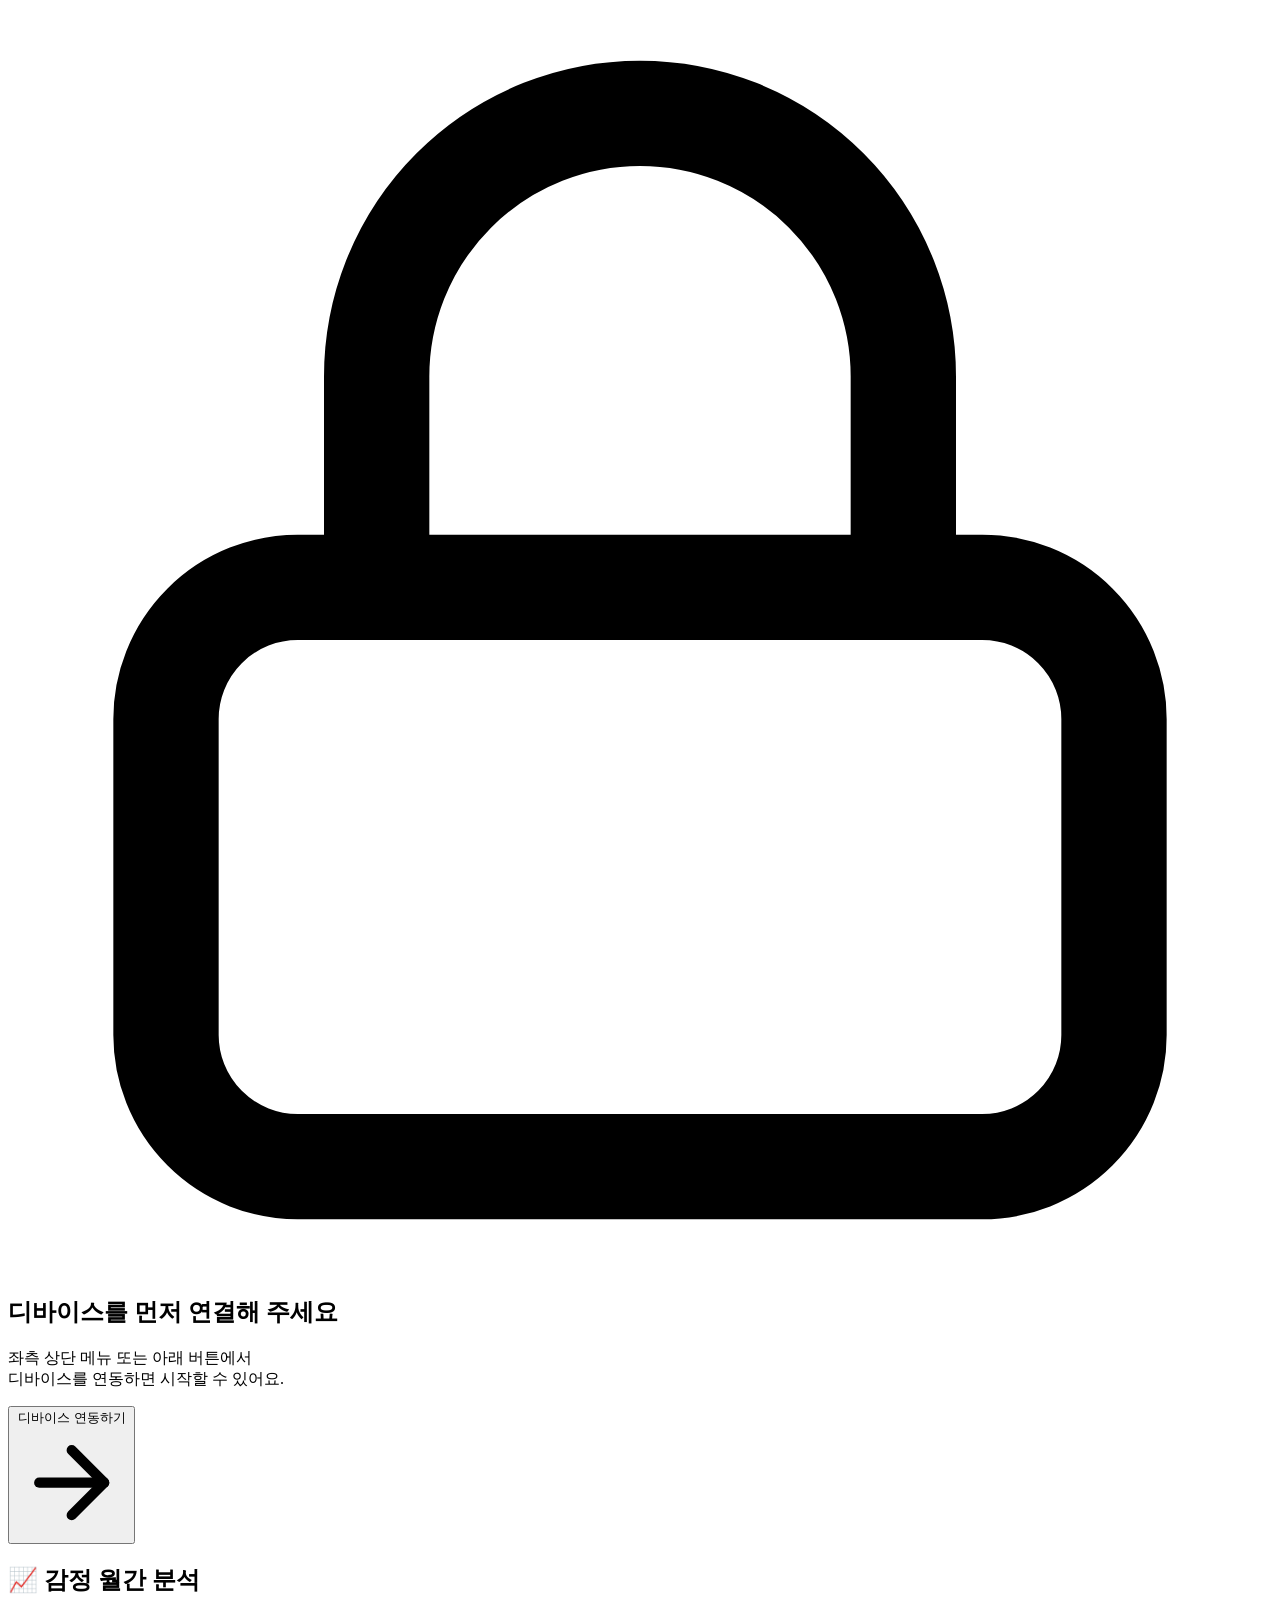
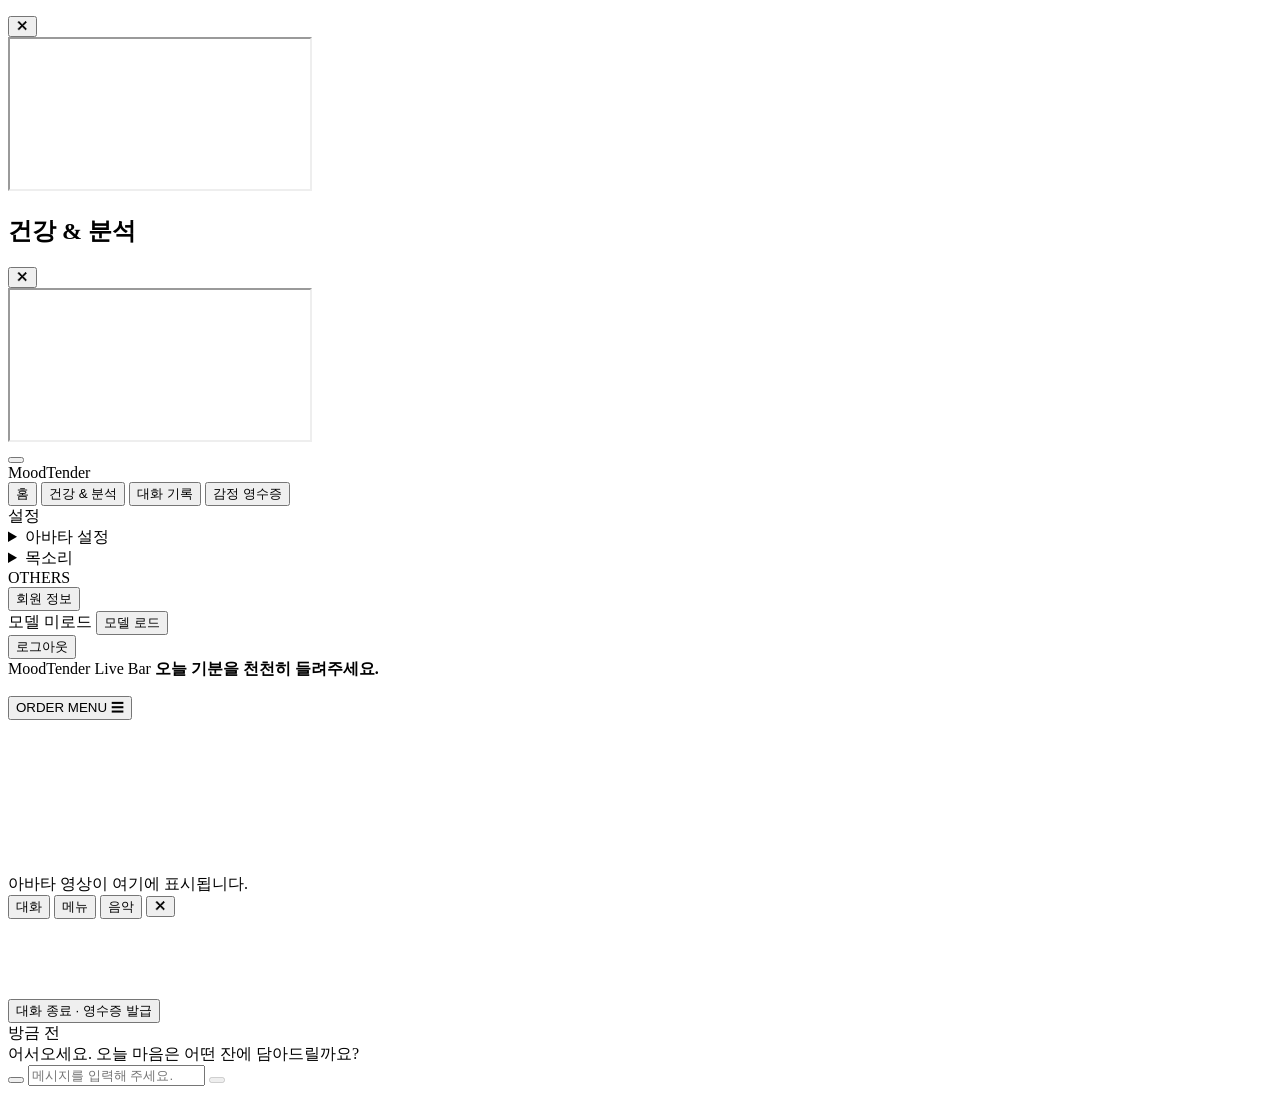
==== frontend/index.html @ 13e3d8e8 "프론트앤드 수정" ====
﻿<!DOCTYPE html>
<html lang="ko">
<head>
  <meta charset="UTF-8" />
  <meta name="viewport" content="width=device-width, initial-scale=1.0" />
  <title>MoodTender</title>
  <link rel="stylesheet" href="/css/base.css" />
  <link rel="stylesheet" href="/css/sidebar.css" />
  <link rel="stylesheet" href="/css/modals.css" />
  <link rel="stylesheet" href="/css/stage.css" />
  <link rel="stylesheet" href="/css/panel.css" />
  <link rel="stylesheet" href="/css/menu.css" />
  <link rel="stylesheet" href="/css/music.css" />
  <link rel="stylesheet" href="/css/monthly.css" />
</head>
<body>
  
  <div id="pairing-overlay" class="pairing-overlay" style="z-index: 50;">

    <div id="locked-state" class="pairing-card">
      <div class="pairing-icon-circle">
        <svg viewBox="0 0 24 24" fill="none" stroke="currentColor" stroke-width="2" stroke-linecap="round" stroke-linejoin="round">
          <rect x="3" y="11" width="18" height="11" rx="2.5"></rect>
          <path d="M7 11V7a5 5 0 0 1 10 0v4"></path>
        </svg>
      </div>
      <h2>디바이스를 먼저 연결해 주세요</h2>
      <p>좌측 상단 메뉴 또는 아래 버튼에서<br>디바이스를 연동하면 시작할 수 있어요.</p>
      <button class="pairing-btn" type="button" onclick="startPairing()">
        <span>디바이스 연동하기</span>
        <svg class="pairing-btn-arrow" viewBox="0 0 24 24" fill="none" stroke="currentColor" stroke-width="2.2" stroke-linecap="round" stroke-linejoin="round">
          <line x1="5" y1="12" x2="19" y2="12"></line>
          <polyline points="12 5 19 12 12 19"></polyline>
        </svg>
      </button>
    </div>

    <div id="pin-state" class="pairing-card" style="display: none;">
      <div class="pairing-icon-circle">
        <svg viewBox="0 0 24 24" fill="none" stroke="currentColor" stroke-width="2" stroke-linecap="round" stroke-linejoin="round">
          <rect x="5" y="2" width="14" height="20" rx="2.5"></rect>
          <line x1="12" y1="18" x2="12.01" y2="18"></line>
        </svg>
      </div>
      <h2>모바일 기기와 연결 대기 중</h2>
      <p>모바일 앱에 동일한 계정으로 로그인 후<br>아래 핀 번호를 입력하세요.</p>
      <div id="pin-display" class="pin-display">------</div>
    </div>
  </div>

  <div id="history-modal" class="history-modal" style="display: none;">
    <div class="history-modal-panel">
      <div class="history-modal-header">
        <h2>📜 지난 대화 기록</h2>
        <button onclick="closeHistoryModal()" aria-label="닫기">✕</button>
      </div>
      <div id="history-content" class="history-modal-body">
        <div class="history-empty">데이터를 불러오는 중입니다...</div>
      </div>
    </div>
  </div>

  <div id="receipt-modal" class="receipt-modal" style="display:none;">
    <div class="receipt-modal-panel">
      <div class="receipt-modal-header">
        <h2>🧾 감정 영수증</h2>
        <button onclick="closeReceiptModal()" aria-label="닫기">✕</button>
      </div>
      <div class="receipt-modal-body">
        <div class="receipt-left">
          <div class="receipt-calendar-nav">
            <button class="receipt-nav-btn" onclick="changeReceiptMonth(-1)">&#8592;</button>
            <span id="receipt-month-label"></span>
            <button class="receipt-nav-btn" onclick="changeReceiptMonth(1)">&#8594;</button>
          </div>
          <div class="receipt-calendar-grid">
            <div class="receipt-cal-weekdays">
              <span>일</span><span>월</span><span>화</span><span>수</span><span>목</span><span>금</span><span>토</span>
            </div>
            <div id="receipt-cal-days" class="receipt-cal-days"></div>
          </div>
          <div class="receipt-month-summary" id="receipt-month-summary"></div>
        </div>
        <div class="receipt-right" id="receipt-right">
          <div class="receipt-empty-state" id="receipt-empty-state">
            <span>날짜를 선택하면<br>감정 영수증을 볼 수 있어요.</span>
          </div>
          <div class="receipt-no-data" id="receipt-no-data" style="display:none;">
            <div class="rnd-card">
              <span class="rnd-icon">🍹</span>
              <p class="rnd-title">이 날의 영수증이 없어요</p>
              <p class="rnd-desc">AI 바텐더와 대화 후<br>감정 영수증이 발급돼요.</p>
              <p class="rnd-date" id="rnd-date"></p>
            </div>
          </div>
          <div class="receipt-detail" id="receipt-detail" style="display:none;">
            <div class="rc-nav" id="rc-nav" style="display:none;">
              <button class="rc-nav-btn" onclick="navigateReceipt(-1)">‹</button>
              <span class="rc-nav-label" id="rc-nav-label">1 / 1</span>
              <button class="rc-nav-btn" onclick="navigateReceipt(1)">›</button>
            </div>
            <div class="rc-paper">
              <div class="rc-top-perf"></div>
              <div class="rc-brand">MOODTENDER</div>
              <div class="rc-title-row">
                <div class="rc-title" id="rc-title">감정 영수증</div>
                <span class="rc-cocktail-badge" id="rc-cocktail-badge">
                  <svg class="rc-cocktail-svg" viewBox="0 0 24 24" xmlns="http://www.w3.org/2000/svg">
                    <polygon points="2,2 22,2 12,15" fill="currentColor"/>
                    <line x1="12" y1="15" x2="12" y2="21" stroke="currentColor" stroke-width="2" stroke-linecap="round"/>
                    <line x1="7" y1="22" x2="17" y2="22" stroke="currentColor" stroke-width="2" stroke-linecap="round"/>
                    <circle cx="18" cy="4.5" r="2" fill="currentColor" opacity="0.6"/>
                  </svg>
                </span>
              </div>
              <div class="rc-date" id="receipt-card-date"></div>
              <div class="rc-line"></div>
              <div class="rc-section-label" id="rc-section-label">오늘의 감정</div>
              <div class="rc-field">
                <span id="rc-label-emotion">감정</span>
                <div class="rc-emotion-value">
                  <div class="rc-emotion-main-row">
                    <span class="rc-emotion-dot" id="rc-emotion-dot"></span>
                    <span id="rc-emotion">-</span>
                  </div>
                  <span class="rc-sub-emotion" id="rc-emotion-sub" style="display:none;"></span>
                </div>
              </div>
              <div class="rc-field"><span id="rc-label-weather">날씨</span><span id="rc-weather">-</span></div>
              <div class="rc-field"><span id="rc-label-cocktail">추천 칵테일</span><span id="rc-cocktail">-</span></div>
              <div class="rc-line rc-line--dashed"></div>
              <div class="rc-summary" id="rc-summary"></div>
              <div class="rc-line rc-line--dashed"></div>
              <div class="rc-footer">✦ THANK YOU ✦</div>
              <div class="rc-bottom-perf"></div>
            </div>
          </div>
        </div>
      </div>
    </div>
  </div>

  <div id="monthly-modal" class="monthly-modal" aria-hidden="true" role="dialog" aria-modal="true" aria-label="감정 월간 분석">
    <div class="monthly-modal-panel">
      <div class="monthly-modal-header">
        <h2>📈 감정 월간 분석</h2>
        <button type="button" onclick="closeMonthlyModal()" aria-label="닫기">✕</button>
      </div>
      <iframe id="monthly-frame" title="감정 월간 분석" data-src="/monthly.html"></iframe>
    </div>
  </div>

  <div id="dashboard-modal" class="dashboard-modal" aria-hidden="true">
    <div class="dashboard-modal-panel" role="dialog" aria-modal="true" aria-label="건강 분석 대시보드">
      <div class="dashboard-modal-header">
        <h2>건강 & 분석</h2>
        <button type="button" onclick="closeDashboardModal()" aria-label="닫기">✕</button>
      </div>
      <iframe id="dashboard-frame" title="MoodTender Health Dashboard" data-src="/dashboard"></iframe>
    </div>
  </div>

  <header></header>

  <main>
    <button class="sidebar-toggle" id="sidebar-toggle" type="button" onclick="toggleSidebar()" aria-label="설정 열기">
      <span class="hamburger-icon"></span>
    </button>
    <div class="sidebar-overlay" id="sidebar-overlay" onclick="closeSidebar()"></div>
    <aside class="sidebar" id="sidebar">
      <div class="sidebar-header">
        <div class="sidebar-brand" aria-label="MoodTender">
          <span class="brand-mark"></span>
          <span>MoodTender</span>
        </div>
      </div>

      <nav class="sidebar-nav" aria-label="설정 메뉴">
        <button class="nav-link active" type="button" onclick="closeSidebar()">
          <span class="nav-icon icon-home" aria-hidden="true"></span>
          <span>홈</span>
        </button>

        <button class="nav-link" type="button" onclick="openDashboardModal()">
          <span class="nav-icon icon-health" aria-hidden="true"></span>
          <span>건강 & 분석</span>
        </button>

        <button class="nav-link" type="button" onclick="openHistoryModal()">
          <span class="nav-icon icon-history" aria-hidden="true"></span>
          <span>대화 기록</span>
        </button>

        <button class="nav-link" type="button" onclick="openReceiptModal()">
          <span class="nav-icon icon-receipt" aria-hidden="true"></span>
          <span>감정 영수증</span>
        </button>

        <div class="nav-section-label">설정</div>

        <details class="nav-group">
          <summary class="nav-link">
            <span class="nav-icon icon-avatar" aria-hidden="true"></span>
            <span>아바타 설정</span>
          </summary>
          <div class="nav-controls">
            <p id="avatar-status" class="status-text"></p>
            <label class="field-label" for="avatar-select">영상 선택</label>
            <select id="avatar-select"></select>
          </div>
        </details>

        <details class="nav-group">
          <summary class="nav-link">
            <span class="nav-icon icon-voice" aria-hidden="true"></span>
            <span>목소리</span>
          </summary>
          <div class="nav-controls">
            <label class="field-label" for="voice-select">응답 음성</label>
            <select id="voice-select"></select>
            <label class="field-label" for="speed-select">말하기 속도</label>
            <select id="speed-select">
              <option value="0.8">0.8배속 (느리게)</option>
              <option value="1.0" selected>1.0배속 (기본)</option>
              <option value="1.2">1.2배속 (빠르게)</option>
            </select>
          </div>
        </details>

        <div class="nav-section-label">OTHERS</div>

        <button class="nav-link" type="button" onclick="startPairing()">
          <span class="nav-icon icon-member" aria-hidden="true"></span>
          <span>회원 정보</span>
        </button>
      </nav>

      <div class="sidebar-footer">
        <span id="username-badge" class="username-badge"></span>
        <div class="model-bar">
          <span id="model-status-text">모델 미로드</span>
          <button id="load-model-btn" type="button" onclick="loadModel()">모델 로드</button>
        </div>
        <button id="logout-btn" type="button" onclick="logout()">로그아웃</button>
      </div>
    </aside>

    <section class="chat-stage">
      <div class="ambient ambient-one"></div>
      <div class="ambient ambient-two"></div>

      <div class="chat-layout">
        <div class="avatar-panel">
          <div class="stage-top">
            <div class="stage-title">
              <span class="stage-kicker">MoodTender Live Bar</span>
              <strong>오늘 기분을 천천히 들려주세요.</strong>
            </div>
            <p id="gen-status" class="status-text"></p>
            <button class="order-menu-btn" id="order-menu-btn" onclick="toggleOrderPanel()">
              ORDER MENU <span class="omenu-icon">&#9776;</span>
            </button>
          </div>

          <div class="avatar-output" aria-label="아바타 영상 출력">
            <video id="video-output"></video>
            <video id="loading-video" src="/assets/loading_start.mp4" muted loop playsinline></video>
            <div id="video-placeholder">
              <span>아바타 영상이 여기에 표시됩니다.</span>
            </div>
          </div>
        </div>

        <div class="chat-panel">
          <div class="panel-tabs">
            <button class="panel-tab active" onclick="switchPanelTab(this, 'chat')">대화</button>
            <button class="panel-tab" onclick="switchPanelTab(this, 'menu')">메뉴</button>
            <button class="panel-tab" onclick="switchPanelTab(this, 'music')">음악</button>
            <button class="panel-close-btn" onclick="closeOrderPanel()" aria-label="닫기">✕</button>
          </div>

          <div id="tab-chat" class="tab-content">

            <div class="end-chat-bar" style="margin-top: 80px;">
              <button class="end-chat-btn" onclick="endConversation()">대화 종료 · 영수증 발급</button>
            </div>
            <div id="chat-log" class="chat-log" aria-live="polite">
              <div class="chat-spacer"></div>
              <div class="message-row assistant">
                <div class="message-time">방금 전</div>
                <div class="message-bubble">어서오세요. 오늘 마음은 어떤 잔에 담아드릴까요?</div>
              </div>
            </div>
            <form class="chat-composer" onsubmit="event.preventDefault(); generateChat();">
              <button id="mic-btn" class="composer-icon-btn" type="button" title="음성 입력" aria-label="음성 입력">
                <span class="icon-mic"></span>
              </button>
              <input id="text-input" type="text" autocomplete="off" placeholder="메시지를 입력해 주세요." />
              <button id="generate-btn" class="send-btn" type="submit" disabled aria-label="메시지 전송">
                <span class="send-arrow"></span>
              </button>
            </form>
          </div>

          <div id="tab-menu" class="tab-content" style="display:none;">
            <div class="order-menu-panel">
              <div class="menu-list">
                <div class="menu-item" onclick="selectCocktail(this)" data-cocktail="주황 칵테일" data-emotion="기쁨">
                  <span class="menu-item-icon"><img src="/assets/orange.jpeg" alt="주황 칵테일"/></span>
                  <div class="menu-item-info">
                    <div class="menu-item-name">주황 칵테일</div>
                    <div class="menu-item-sub">기분이 들뜨는 날에</div>
                  </div>
                </div>
                <div class="menu-item" onclick="selectCocktail(this)" data-cocktail="파랑 칵테일" data-emotion="우울">
                  <span class="menu-item-icon"><img src="/assets/blue.jpeg" alt="파랑 칵테일"/></span>
                  <div class="menu-item-info">
                    <div class="menu-item-name">파랑 칵테일</div>
                    <div class="menu-item-sub">마음이 가라앉는 날에</div>
                  </div>
                </div>
                <div class="menu-item" onclick="selectCocktail(this)" data-cocktail="보라 칵테일" data-emotion="불안">
                  <span class="menu-item-icon"><img src="/assets/purple.jpeg" alt="보라 칵테일"/></span>
                  <div class="menu-item-info">
                    <div class="menu-item-name">보라 칵테일</div>
                    <div class="menu-item-sub">긴장이 풀리지 않을 때</div>
                  </div>
                </div>
                <div class="menu-item" onclick="selectCocktail(this)" data-cocktail="빨강 칵테일" data-emotion="분노">
                  <span class="menu-item-icon"><img src="/assets/red.jpeg" alt="빨강 칵테일"/></span>
                  <div class="menu-item-info">
                    <div class="menu-item-name">빨강 칵테일</div>
                    <div class="menu-item-sub">열이 확 올라오는 순간</div>
                  </div>
                </div>
                <div class="menu-item" onclick="selectCocktail(this)" data-cocktail="노랑 칵테일" data-emotion="지침">
                  <span class="menu-item-icon"><img src="/assets/yellow.jpeg" alt="노랑 칵테일"/></span>
                  <div class="menu-item-info">
                    <div class="menu-item-name">노랑 칵테일</div>
                    <div class="menu-item-sub">몸도 마음도 지쳤을 때</div>
                  </div>
                </div>
                <div class="menu-item" onclick="selectCocktail(this)" data-cocktail="검정 칵테일" data-emotion="외로움">
                  <span class="menu-item-icon"><img src="/assets/black.jpeg" alt="검정 칵테일"/></span>
                  <div class="menu-item-info">
                    <div class="menu-item-name">검정 칵테일</div>
                    <div class="menu-item-sub">혼자인 밤이 길게 느껴질 때</div>
                  </div>
                </div>
                <div class="menu-item" onclick="selectCocktail(this)" data-cocktail="초록 칵테일" data-emotion="평온">
                  <span class="menu-item-icon"><img src="/assets/green.jpeg" alt="초록 칵테일"/></span>
                  <div class="menu-item-info">
                    <div class="menu-item-name">초록 칵테일</div>
                    <div class="menu-item-sub">고요한 여유가 필요할 때</div>
                  </div>
                </div>
              </div>
            </div>
          </div>

          <div id="tab-music" class="tab-content" style="display:none;">
            <div class="music-panel">
              <div class="music-panel-title">Music Selection</div>
              <p class="music-panel-guide">오늘의 마음에 어울리는 음악을 골라보세요.</p>
              <div class="music-list">
                <button class="music-item" type="button" onclick="selectMusic(this)"
                  data-title="Amber After Hours" data-meta="Jazz · Warm · 4:01"
                  data-src="/assets/music/Amber%20After%20Hours.mp3"
                  data-message="은은한 호박빛처럼 따뜻한 곡을 고르셨군요.\n오늘의 여운을 천천히 음미해 볼까요?">
                  <span class="music-note" aria-hidden="true">♪</span>
                  <span class="music-item-info">
                    <strong>Amber After Hours</strong>
                    <small>Jazz · Warm · 4:01</small>
                    <span class="music-item-desc">따뜻한 불빛 아래 느긋하게 쉬고 싶을 때</span>
                  </span>
                  <span class="music-select-label">선택</span>
                </button>
                <button class="music-item" type="button" onclick="selectMusic(this)"
                  data-title="Midnight Walnut" data-meta="Jazz · Deep · 4:03"
                  data-src="/assets/music/Midnight%20Walnut.mp3"
                  data-message="깊은 밤의 나무 향을 닮은 곡을 고르셨군요.\n조용히 가라앉은 마음속 이야기를 들려주시겠어요?">
                  <span class="music-note" aria-hidden="true">♪</span>
                  <span class="music-item-info">
                    <strong>Midnight Walnut</strong>
                    <small>Jazz · Deep · 4:03</small>
                    <span class="music-item-desc">깊은 생각에 잠기고 싶은 고요한 밤</span>
                  </span>
                  <span class="music-select-label">선택</span>
                </button>
                <button class="music-item" type="button" onclick="selectMusic(this)"
                  data-title="Velvet Barometer" data-meta="Ambient · Calm · 2:43"
                  data-src="/assets/music/Velvet%20Barometer.mp3"
                  data-message="부드러운 벨벳처럼 감싸는 곡을 고르셨군요.\n지금 마음의 날씨는 어떤가요?">
                  <span class="music-note" aria-hidden="true">♪</span>
                  <span class="music-item-info">
                    <strong>Velvet Barometer</strong>
                    <small>Ambient · Calm · 2:43</small>
                    <span class="music-item-desc">마음을 차분히 가라앉히고 싶을 때</span>
                  </span>
                  <span class="music-select-label">선택</span>
                </button>
                <button class="music-item" type="button" onclick="selectMusic(this)"
                  data-title="Velvet Barometer (remix)" data-meta="Remix · Moody · 2:41"
                  data-src="/assets/music/Velvet%20Barometer%28remix%29.mp3"
                  data-message="조금 더 선명한 리듬의 벨벳 바로미터를 고르셨군요.\n멈춰 있던 기분을 가볍게 흔들어 볼까요?">
                  <span class="music-note" aria-hidden="true">♪</span>
                  <span class="music-item-info">
                    <strong>Velvet Barometer (remix)</strong>
                    <small>Remix · Moody · 2:41</small>
                    <span class="music-item-desc">기분 전환이 필요할 때, 감정을 살짝 흔들어줄 한 곡</span>
                  </span>
                  <span class="music-select-label">선택</span>
                </button>
              </div>
            </div>
          </div>
        </div>
      </div>
    </section>
  </main>

  <div class="toast-container" id="toast-container"></div>

  <script src="/js/ui.js"></script>
  <script src="/js/pairing.js"></script>
  <script src="/js/history.js"></script>
  <script src="/js/receipt.js"></script>
  <script src="/js/chat.js"></script>
  <script src="/js/app.js"></script>

  <!-- 🚀 [추가됨] 대시보드에서 보낸 '모달 닫기' 신호를 완벽히 처리하는 스크립트 -->
  <script>
    window.addEventListener("message", function(event) {
      if (event.data === "closeDashboardModal") {
        // 기존 JS 파일(ui.js 등)에 구현되어 있는 모달 닫기 함수를 호출합니다.
        if (typeof closeDashboardModal === 'function') {
          closeDashboardModal();
        } else {
          // 함수가 없을 경우를 대비하여 DOM을 직접 조작해 확실하게 닫아줍니다.
          const modal = document.getElementById("dashboard-modal");
          if (modal) {
            modal.style.display = "none";
            modal.setAttribute("aria-hidden", "true");
            // iframe 내부 페이지 초기화 (필요시)
            const frame = document.getElementById("dashboard-frame");
            if (frame) frame.src = "";
          }
        }
      }
    });
  </script>
</body>
</html>
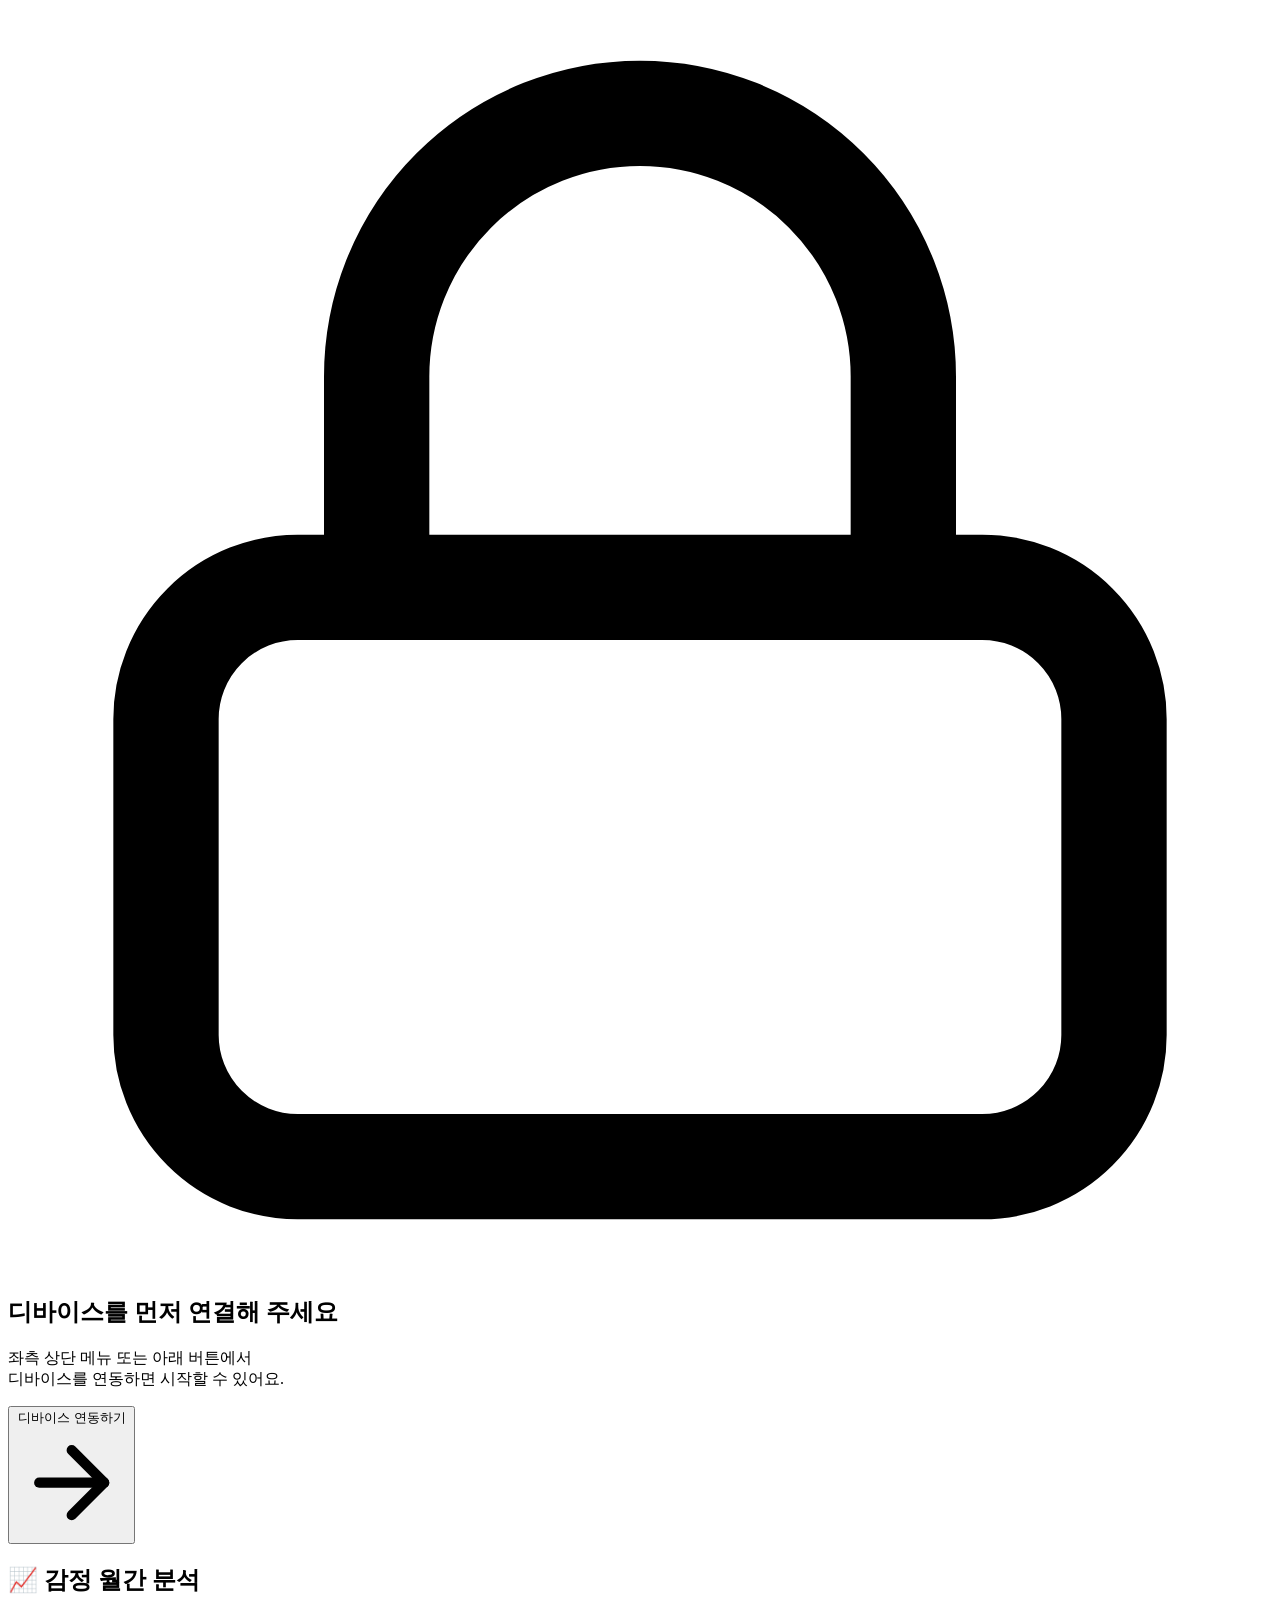
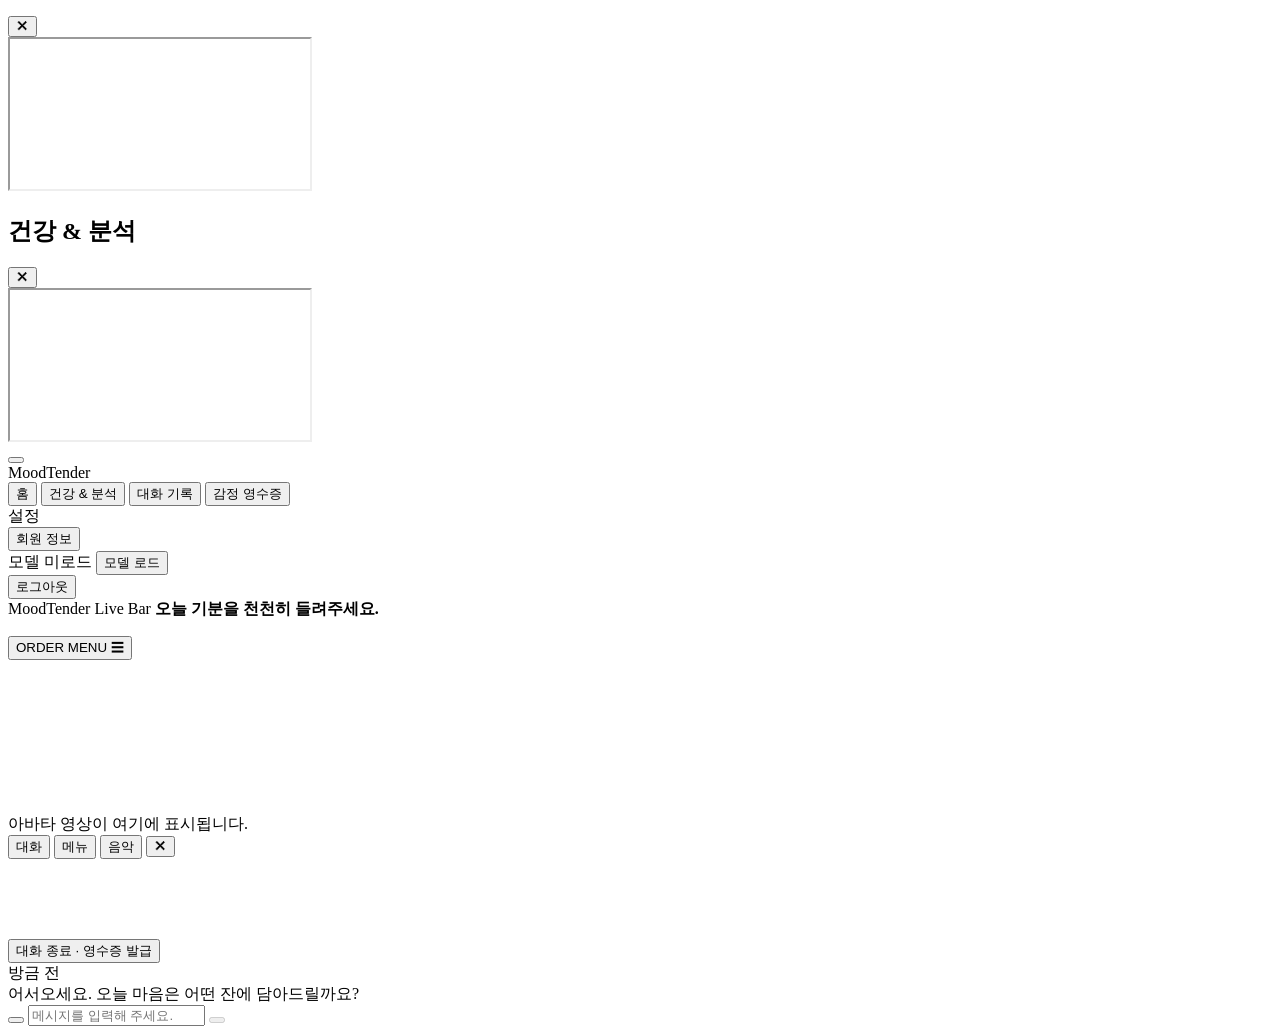
==== commit 44c3cdbe: "Feat: 감정영수증으로 AI 분석 로직 추가 및 AI 모델 영상 선택창 삭제" ====
--- a/frontend/index.html
+++ b/frontend/index.html
@@ -12,6 +12,27 @@
   <link rel="stylesheet" href="/css/menu.css" />
   <link rel="stylesheet" href="/css/music.css" />
   <link rel="stylesheet" href="/css/monthly.css" />
+  <style>
+    .review-chat-card {
+      background: rgba(20, 12, 4, 0.85);
+      border: 1px solid rgba(200, 144, 46, 0.4);
+      border-radius: 16px;
+      padding: 16px 20px;
+      max-width: 320px;
+      margin-top: 8px;
+    }
+    .review-chat-card p { font-size: 13px; color: #b3a48c; margin-bottom: 12px; line-height: 1.5; }
+    .review-chat-stars { display: flex; gap: 6px; margin-bottom: 12px; }
+    .review-chat-stars span { font-size: 24px; cursor: pointer; opacity: 0.3; transition: opacity 0.15s; }
+    .review-chat-stars span.active { opacity: 1; }
+    .review-chat-submit {
+      width: 100%; padding: 8px; background: #c8902e; color: #fff8ee;
+      border: none; border-radius: 10px; font-size: 13px; font-weight: bold;
+      cursor: pointer; transition: background 0.2s;
+    }
+    .review-chat-submit:hover { background: #a87425; }
+    .review-chat-submit:disabled { background: #2a2018; color: #5a4e3a; cursor: not-allowed; }
+  </style>
 </head>
 <body>
   
@@ -198,37 +219,6 @@
 
         <div class="nav-section-label">설정</div>
 
-        <details class="nav-group">
-          <summary class="nav-link">
-            <span class="nav-icon icon-avatar" aria-hidden="true"></span>
-            <span>아바타 설정</span>
-          </summary>
-          <div class="nav-controls">
-            <p id="avatar-status" class="status-text"></p>
-            <label class="field-label" for="avatar-select">영상 선택</label>
-            <select id="avatar-select"></select>
-          </div>
-        </details>
-
-        <details class="nav-group">
-          <summary class="nav-link">
-            <span class="nav-icon icon-voice" aria-hidden="true"></span>
-            <span>목소리</span>
-          </summary>
-          <div class="nav-controls">
-            <label class="field-label" for="voice-select">응답 음성</label>
-            <select id="voice-select"></select>
-            <label class="field-label" for="speed-select">말하기 속도</label>
-            <select id="speed-select">
-              <option value="0.8">0.8배속 (느리게)</option>
-              <option value="1.0" selected>1.0배속 (기본)</option>
-              <option value="1.2">1.2배속 (빠르게)</option>
-            </select>
-          </div>
-        </details>
-
-        <div class="nav-section-label">OTHERS</div>
-
         <button class="nav-link" type="button" onclick="startPairing()">
           <span class="nav-icon icon-member" aria-hidden="true"></span>
           <span>회원 정보</span>
@@ -264,7 +254,7 @@
 
           <div class="avatar-output" aria-label="아바타 영상 출력">
             <video id="video-output"></video>
-            <video id="loading-video" src="/assets/loading_start.mp4" muted loop playsinline></video>
+            <video id="loading-video" src="/assets/loading_start.mp4?v=3" muted loop playsinline></video>
             <div id="video-placeholder">
               <span>아바타 영상이 여기에 표시됩니다.</span>
             </div>
@@ -284,13 +274,11 @@
             <div class="end-chat-bar" style="margin-top: 80px;">
               <button class="end-chat-btn" onclick="endConversation()">대화 종료 · 영수증 발급</button>
             </div>
+            
             <div id="chat-log" class="chat-log" aria-live="polite">
               <div class="chat-spacer"></div>
-              <div class="message-row assistant">
-                <div class="message-time">방금 전</div>
-                <div class="message-bubble">어서오세요. 오늘 마음은 어떤 잔에 담아드릴까요?</div>
-              </div>
-            </div>
+            </div>
+
             <form class="chat-composer" onsubmit="event.preventDefault(); generateChat();">
               <button id="mic-btn" class="composer-icon-btn" type="button" title="음성 입력" aria-label="음성 입력">
                 <span class="icon-mic"></span>
@@ -428,26 +416,139 @@
   <script src="/js/chat.js"></script>
   <script src="/js/app.js"></script>
 
-  <!-- 🚀 [추가됨] 대시보드에서 보낸 '모달 닫기' 신호를 완벽히 처리하는 스크립트 -->
   <script>
     window.addEventListener("message", function(event) {
       if (event.data === "closeDashboardModal") {
-        // 기존 JS 파일(ui.js 등)에 구현되어 있는 모달 닫기 함수를 호출합니다.
         if (typeof closeDashboardModal === 'function') {
           closeDashboardModal();
         } else {
-          // 함수가 없을 경우를 대비하여 DOM을 직접 조작해 확실하게 닫아줍니다.
           const modal = document.getElementById("dashboard-modal");
           if (modal) {
             modal.style.display = "none";
             modal.setAttribute("aria-hidden", "true");
-            // iframe 내부 페이지 초기화 (필요시)
             const frame = document.getElementById("dashboard-frame");
             if (frame) frame.src = "";
           }
         }
       }
     });
+
+    let _chatReviewRating = 0;
+
+    async function fetchInitialGreeting() {
+      const chatLog = document.getElementById('chat-log');
+      try {
+        const token = localStorage.getItem('access_token') || localStorage.getItem('token') || '';
+        const response = await fetch('/api/llm/greeting', {
+          method: 'GET',
+          headers: { 'Authorization': `Bearer ${token}` }
+        });
+        const data = await response.json();
+
+        if (typeof appendMessage === 'function') {
+          appendMessage('assistant', data.reply);
+        } else {
+          const msgRow = document.createElement('div');
+          msgRow.className = 'message-row assistant';
+          msgRow.innerHTML = `<div class="message-time">방금 전</div><div class="message-bubble">${data.reply}</div>`;
+          chatLog.appendChild(msgRow);
+          chatLog.scrollTop = chatLog.scrollHeight;
+        }
+
+        // PENDING 칵테일이 있으면 평점 카드 표시
+        if (data.pending_issue_id && data.pending_cocktail) {
+          appendChatReviewCard(data.pending_issue_id, data.pending_cocktail, chatLog);
+        }
+      } catch (error) {
+        console.error("첫인사 불러오기 실패:", error);
+        if (typeof appendMessage === 'function') {
+          appendMessage('assistant', "어서오세요. 오늘 마음은 어떤 잔에 담아드릴까요?");
+        } else {
+          const msgRow = document.createElement('div');
+          msgRow.className = 'message-row assistant';
+          msgRow.innerHTML = `<div class="message-time">방금 전</div><div class="message-bubble">어서오세요. 오늘 마음은 어떤 잔에 담아드릴까요?</div>`;
+          chatLog.appendChild(msgRow);
+          chatLog.scrollTop = chatLog.scrollHeight;
+        }
+      }
+    }
+
+    function appendChatReviewCard(issueId, cocktailName, chatLog) {
+      _chatReviewRating = 0;
+      const row = document.createElement('div');
+      row.className = 'message-row assistant';
+      row.id = 'chat-review-card';
+      row.innerHTML = `
+        <div class="message-time">방금 전</div>
+        <div class="review-chat-card">
+          <p>지난번 추천 <b style="color:#c8902e">"${cocktailName}"</b>은 어떠셨나요?<br>마음이 얼마나 회복됐는지 알려주세요.</p>
+          <div class="review-chat-stars" id="chat-rating-stars">
+            <span onclick="setChatRating(1)">🍸</span>
+            <span onclick="setChatRating(2)">🍸</span>
+            <span onclick="setChatRating(3)">🍸</span>
+            <span onclick="setChatRating(4)">🍸</span>
+            <span onclick="setChatRating(5)">🍸</span>
+          </div>
+          <div style="display:flex; gap:8px; margin-top:4px;">
+            <button class="review-chat-submit" id="chat-review-submit-btn" onclick="submitChatReview(${issueId})" disabled style="flex:2;">평가 등록</button>
+            <button class="review-chat-submit" onclick="dismissChatReview()" style="flex:1; background:#2a2018; color:#b3a48c;">나중에</button>
+          </div>
+        </div>
+      `;
+      chatLog.appendChild(row);
+      chatLog.scrollTop = chatLog.scrollHeight;
+    }
+
+    function dismissChatReview() {
+      const card = document.getElementById('chat-review-card');
+      if (card) card.remove();
+      appendChatMessage('assistant', '천천히 실천해보시고, 다음에 다시 이야기 나눠요 🍸');
+    }
+
+    function setChatRating(n) {
+      _chatReviewRating = n;
+      const stars = document.querySelectorAll('#chat-rating-stars span');
+      stars.forEach((s, i) => s.classList.toggle('active', i < n));
+      const btn = document.getElementById('chat-review-submit-btn');
+      if (btn) btn.disabled = false;
+    }
+
+    async function submitChatReview(issueId) {
+      const btn = document.getElementById('chat-review-submit-btn');
+      if (btn) btn.disabled = true;
+      const token = localStorage.getItem('access_token') || localStorage.getItem('token') || '';
+
+      try {
+        const res = await fetch('/api/llm/chat-review', {
+          method: 'POST',
+          headers: { 'Authorization': `Bearer ${token}`, 'Content-Type': 'application/json' },
+          body: JSON.stringify({ issue_id: issueId, taste_rating: _chatReviewRating, user_review: '' })
+        });
+        const data = await res.json();
+
+        // 카드 제거
+        const card = document.getElementById('chat-review-card');
+        if (card) card.remove();
+
+        if (data.low_rating) {
+          // 평점 2점 이하 → 새 처방 자동 요청
+          appendChatMessage('assistant', '아, 이런… 지난번 추천이 맞지 않으셨군요. 이번엔 다른 걸로 새로 추천해드릴게요.');
+          const input = document.getElementById('text-input');
+          if (input) {
+            input.value = '이번엔 다른 칵테일을 새로 추천해줘요.';
+            generateChat();
+          }
+        } else {
+          appendChatMessage('assistant', '소중한 평가 감사해요. 오늘도 잘 부탁드립니다 🍸');
+        }
+      } catch (e) {
+        console.error('리뷰 제출 오류:', e);
+        if (btn) btn.disabled = false;
+      }
+    }
+
+    // 문서가 준비되면 위 함수를 실행시킵니다.
+    window.addEventListener('DOMContentLoaded', fetchInitialGreeting);
   </script>
 </body>
 </html>
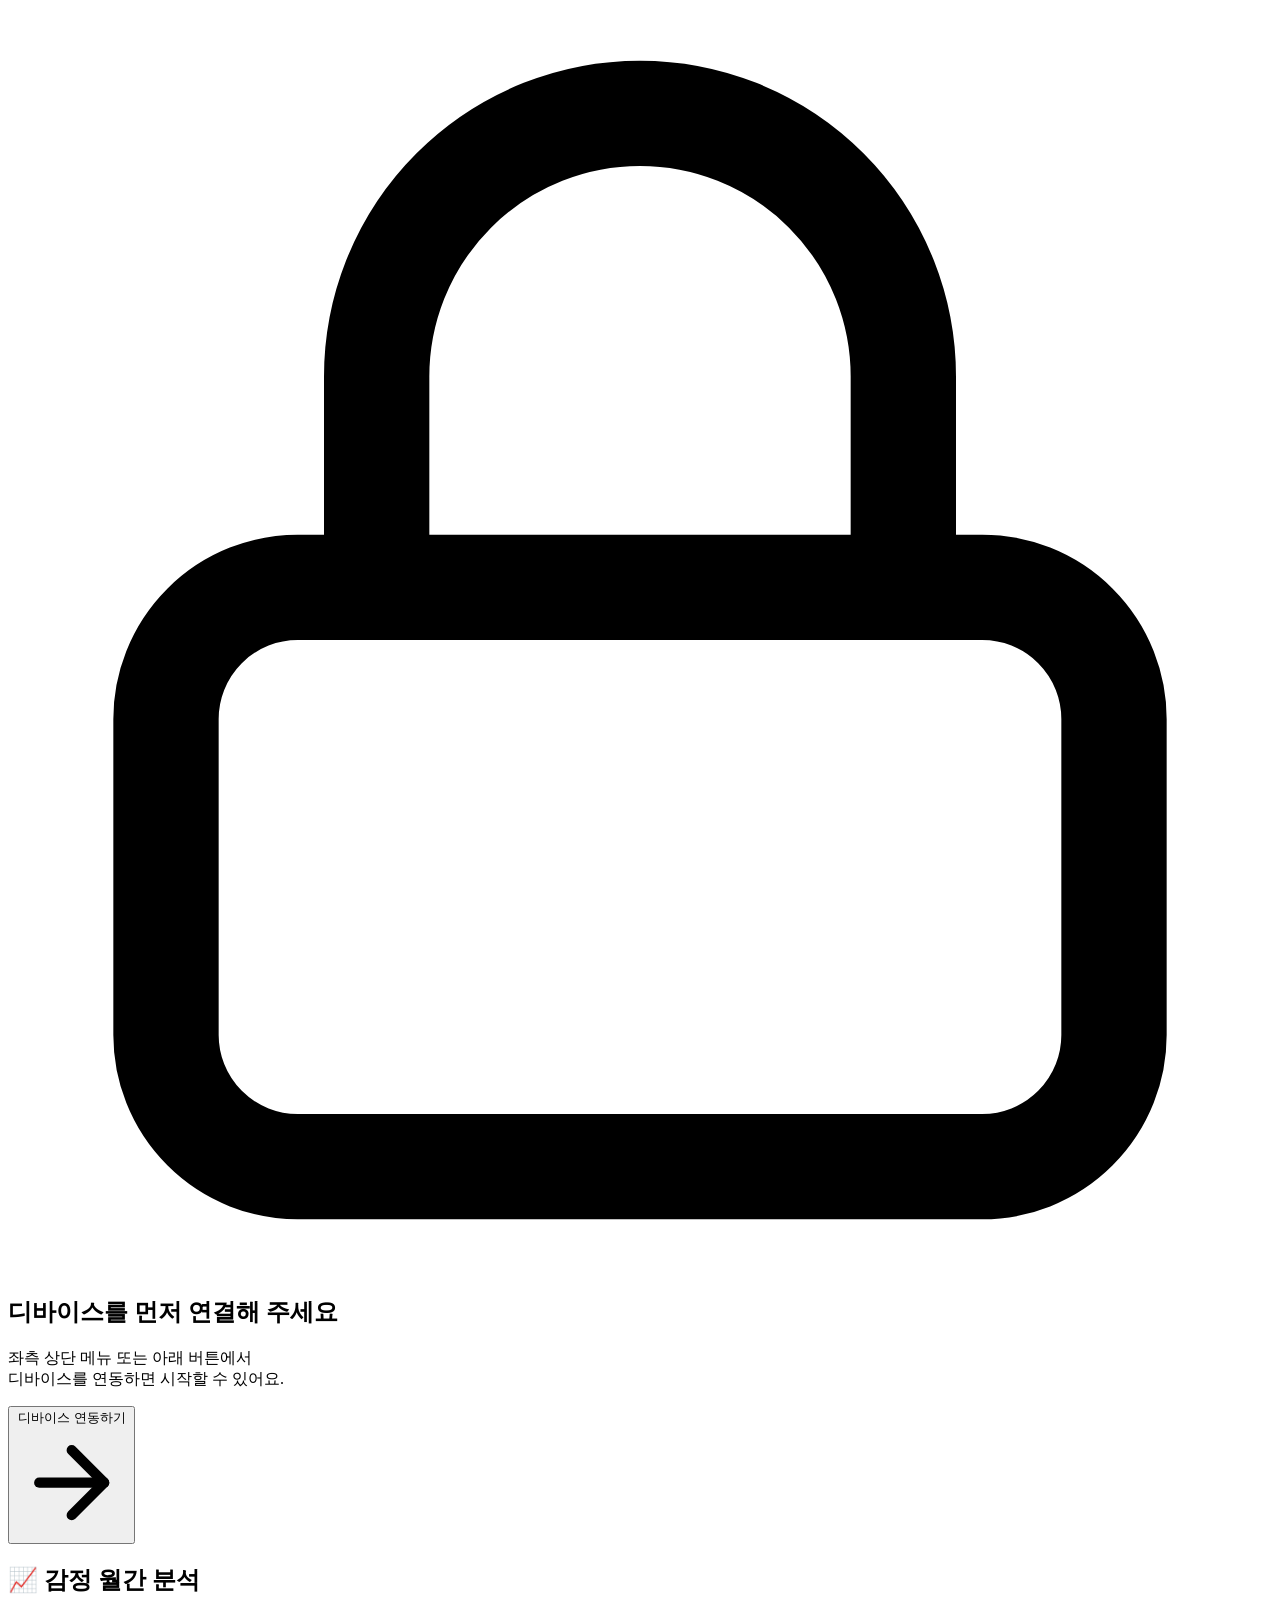
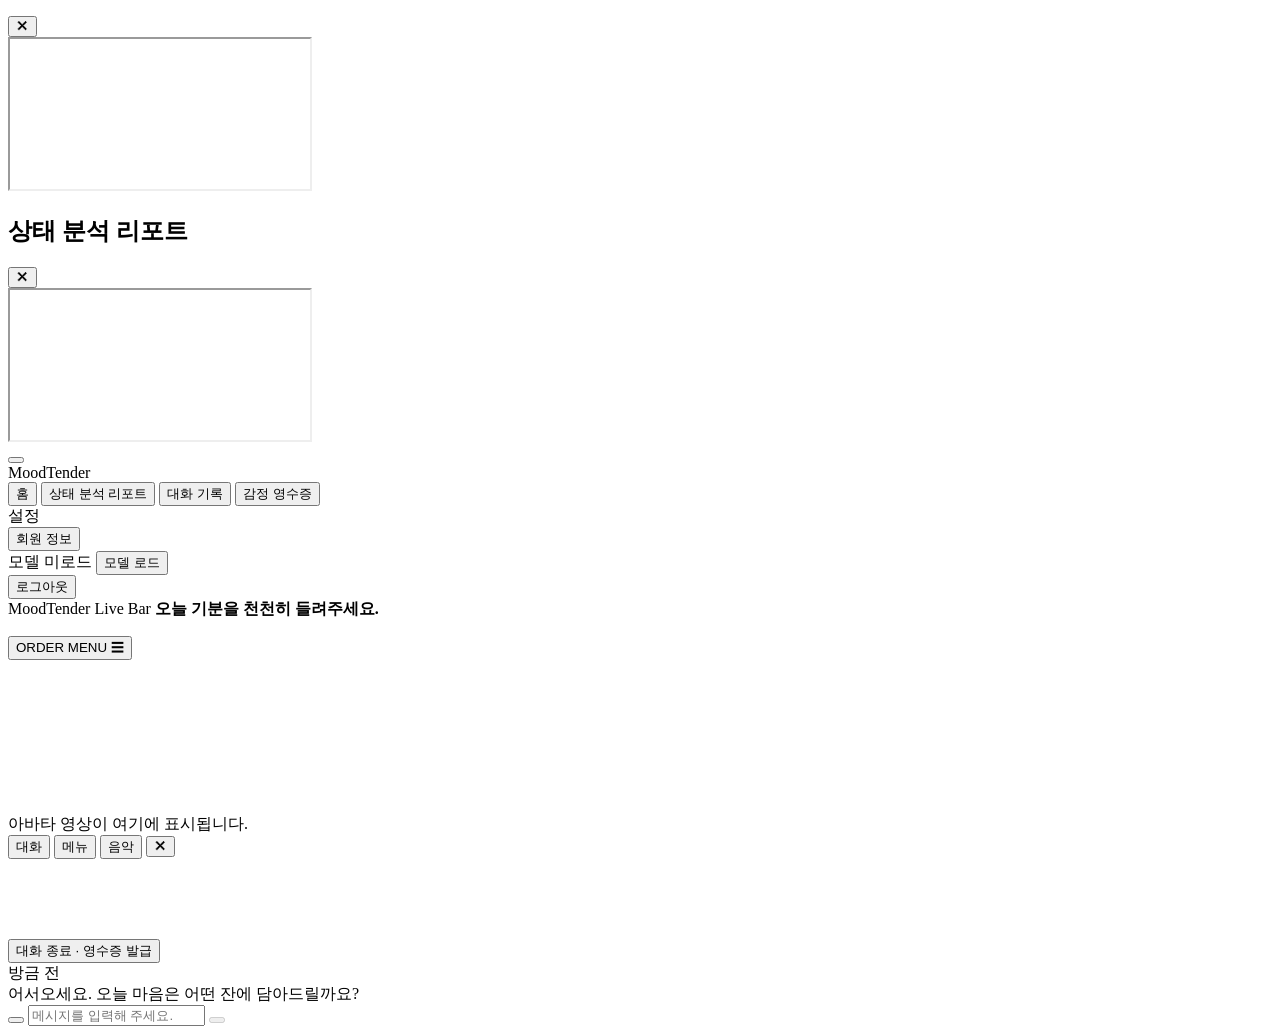
==== commit f47372f1: "Feat: 대시보드 이름 수정, 성능 테스트 결과 추가" ====
--- a/frontend/index.html
+++ b/frontend/index.html
@@ -172,9 +172,9 @@
   </div>
 
   <div id="dashboard-modal" class="dashboard-modal" aria-hidden="true">
-    <div class="dashboard-modal-panel" role="dialog" aria-modal="true" aria-label="건강 분석 대시보드">
+    <div class="dashboard-modal-panel" role="dialog" aria-modal="true" aria-label="상태 분석 리포트">
       <div class="dashboard-modal-header">
-        <h2>건강 & 분석</h2>
+        <h2>상태 분석 리포트</h2>
         <button type="button" onclick="closeDashboardModal()" aria-label="닫기">✕</button>
       </div>
       <iframe id="dashboard-frame" title="MoodTender Health Dashboard" data-src="/dashboard"></iframe>
@@ -204,7 +204,7 @@
 
         <button class="nav-link" type="button" onclick="openDashboardModal()">
           <span class="nav-icon icon-health" aria-hidden="true"></span>
-          <span>건강 & 분석</span>
+          <span>상태 분석 리포트</span>
         </button>
 
         <button class="nav-link" type="button" onclick="openHistoryModal()">
